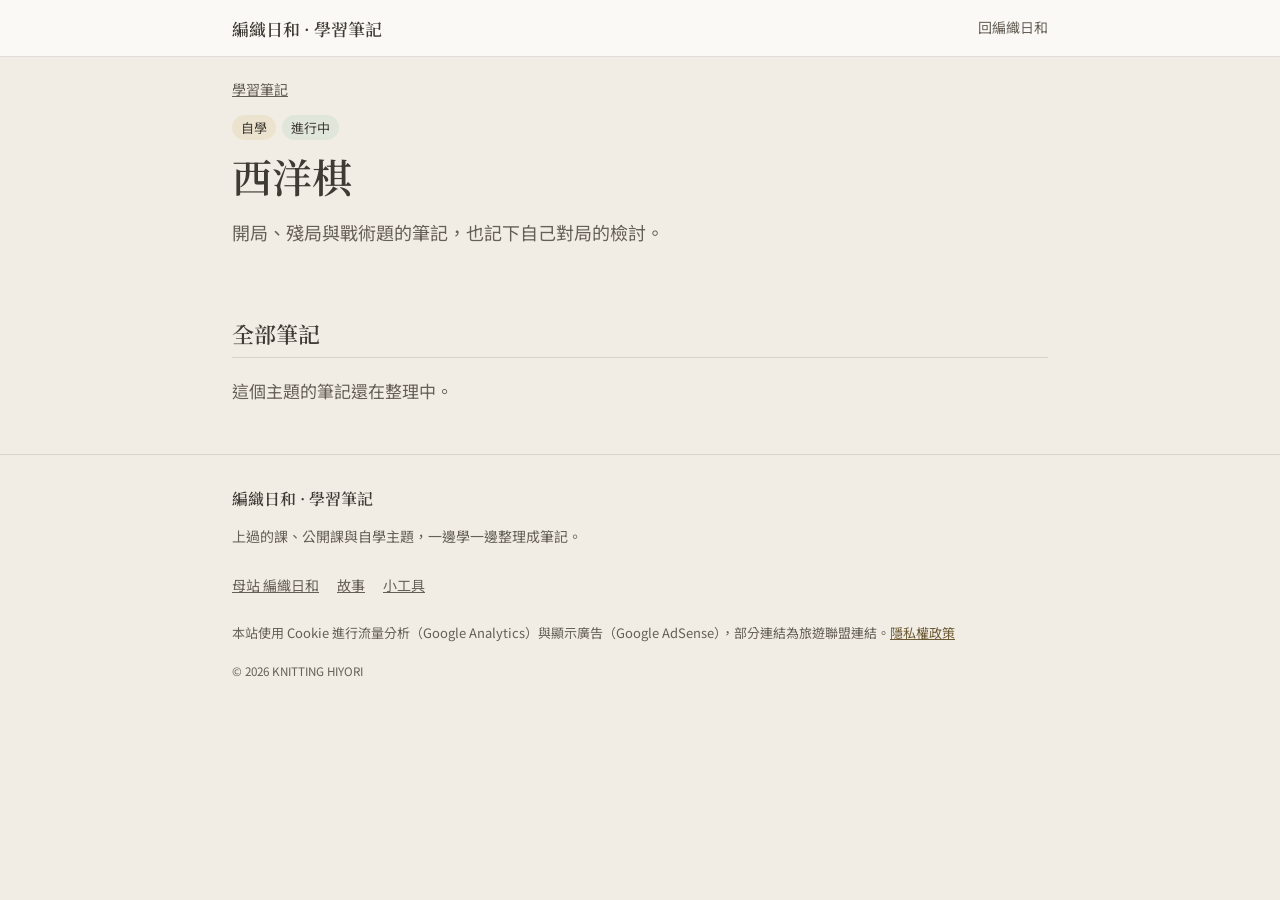
==== chess/index.html @ 59dca45a "Alison: 建立 study 學習筆記子網域骨架 首頁、5 個主題頁（CS50、Claude AI、Minerva MDA、日文、西洋棋）、 Markdown 筆記轉網頁的 build.py（含上" ====
<!DOCTYPE html>
<html lang="zh-Hant-TW">
<head>
<meta charset="utf-8">
<meta name="viewport" content="width=device-width, initial-scale=1, viewport-fit=cover">
<title>西洋棋 學習筆記｜編織日和 · 學習筆記</title>
<meta name="description" content="開局、殘局與戰術題的筆記，也記下自己對局的檢討。">
<link rel="canonical" href="https://study.knittinghiyori.com/chess/">
<meta name="robots" content="index, follow, max-image-preview:large">
<meta name="author" content="編織日和 Alison">
<link rel="icon" href="/icons/favicon.ico" sizes="any">
<link rel="icon" type="image/png" sizes="32x32" href="/icons/favicon-32.png">
<link rel="apple-touch-icon" href="/icons/apple-touch-icon.png">
<link rel="manifest" href="/site.webmanifest">
<meta name="theme-color" content="#e4c995">
<meta property="og:type" content="website">
<meta property="og:site_name" content="編織日和 · 學習筆記">
<meta property="og:locale" content="zh_TW">
<meta property="og:title" content="西洋棋 學習筆記｜編織日和 · 學習筆記">
<meta property="og:description" content="開局、殘局與戰術題的筆記，也記下自己對局的檢討。">
<meta property="og:url" content="https://study.knittinghiyori.com/chess/">
<meta property="og:image" content="https://study.knittinghiyori.com/icons/og-cover.jpg">
<meta property="og:image:width" content="1200">
<meta property="og:image:height" content="630">
<meta name="twitter:card" content="summary_large_image">
<link rel="preconnect" href="https://fonts.googleapis.com">
<link rel="preconnect" href="https://fonts.gstatic.com" crossorigin>
<link href="https://fonts.googleapis.com/css2?family=Jost:wght@400;500&family=Noto+Sans+TC:wght@400;500;700&family=Noto+Serif+TC:wght@500;600&display=swap" rel="stylesheet">
<link rel="stylesheet" href="/assets/study.css?v=20261004">
<script async src="https://www.googletagmanager.com/gtag/js?id=G-ZQZHTYTRMQ"></script>
<script>
window.dataLayer=window.dataLayer||[];
function gtag(){dataLayer.push(arguments);}
gtag("js",new Date());
gtag("set",{content_group:"study",topic:"chess",page_lang:"zh-Hant",page_title:"筆記|西洋棋|主題總覽"});
gtag("config","G-ZQZHTYTRMQ",/[?]hy_debug=1/.test(location.search)?{cookie_domain:".knittinghiyori.com",debug_mode:true}:{cookie_domain:".knittinghiyori.com"});
</script>
<script type="application/ld+json">{"@context": "https://schema.org", "@type": "WebSite", "name": "編織日和 · 學習筆記", "url": "https://study.knittinghiyori.com/"}</script>
<meta name="spec-version" content="core-v1.1/study-v0.1">
</head>
<body>
<header class="top"><div class="wrap">
  <a data-google-vignette="false" class="brand" href="/">編織日和 · 學習筆記</a>
  <a data-google-vignette="false" class="home" href="https://knittinghiyori.com/">回編織日和</a>
</div></header>
<main class="wrap">
<nav class="crumb"><a data-google-vignette="false" href="/">學習筆記</a></nav>
<section class="hero small"><p class="tags"><span class="tag">自學</span><span class="tag st">進行中</span></p><h1>西洋棋</h1><p class="lead">開局、殘局與戰術題的筆記，也記下自己對局的檢討。</p></section>
<section><h2>全部筆記</h2><p class="empty">這個主題的筆記還在整理中。</p></section>
</main>
<footer class="foot"><div class="wrap">
  <p class="mark">編織日和 · 學習筆記</p>
  <p>上過的課、公開課與自學主題，一邊學一邊整理成筆記。</p>
  <nav><a data-google-vignette="false" href="https://knittinghiyori.com/">母站 編織日和</a><a data-google-vignette="false" href="https://story.knittinghiyori.com/">故事</a><a data-google-vignette="false" href="https://tools.knittinghiyori.com/">小工具</a></nav>
  <p class="kh-legal">本站使用 Cookie 進行流量分析（Google Analytics）與顯示廣告（Google AdSense），部分連結為旅遊聯盟連結。<a data-google-vignette="false" href="https://knittinghiyori.com/privacy-policy/">隱私權政策</a></p>
  <small>© 2026 KNITTING HIYORI</small>
</div></footer>
<script>
/* 點擊追蹤：有 data-cta 的連結送 cta_click；追蹤壞掉不影響閱讀 */
(function(){
  var dbg=/[?]hy_debug=1/.test(location.search);
  document.addEventListener("click",function(e){
    try{
      var a=e.target.closest?e.target.closest("[data-cta]"):null;
      if(!a)return;
      var p={cta_id:a.getAttribute("data-cta"),cta_type:a.getAttribute("data-cta-type")||"other",link_url:a.href||""};
      if(dbg)console.log("[hy-study] cta_click",p);
      if(typeof gtag==="function")gtag("event","cta_click",p);
    }catch(err){}
  });
})();
</script>
</body>
</html>
---- assets/study.css ----
/* study.knittinghiyori.com：配色沿用編織日和 story 的紙與墨 */
:root{
  --paper:#f2ede4; --paper-2:#fbf9f5; --paper-3:#e8e1d5;
  --ink:#3e3a34; --ink-2:#655f56;
  --accent:#6b5a33; --tag:#ece3cf; --tag-st:#e0e6da;
  --rule:rgba(62,58,52,.14); --shadow:0 10px 30px rgba(62,58,52,.09);
  --serif:"Noto Serif TC","Songti TC","PMingLiU",serif;
  --sans:"Noto Sans TC","PingFang TC","Microsoft JhengHei",sans-serif;
  --latin:"Jost","Noto Sans TC",sans-serif;
  --max:880px;
}
*,*::before,*::after{box-sizing:border-box}
html{-webkit-text-size-adjust:100%}
body{margin:0;background:var(--paper);color:var(--ink);font:400 17px/1.85 var(--sans);overflow-wrap:anywhere}
a{color:var(--accent)}
.wrap{max-width:var(--max);margin:0 auto;padding:0 16px}
@media(min-width:700px){.wrap{padding:0 32px}}

.top{border-bottom:1px solid var(--rule);background:var(--paper-2)}
.top .wrap{display:flex;justify-content:space-between;align-items:center;min-height:56px;gap:12px}
.brand{font:600 17px var(--serif);color:var(--ink);text-decoration:none}
.home{font-size:14px;color:var(--ink-2);text-decoration:none;min-height:44px;display:flex;align-items:center}

h1,h2,h3,h4{font-family:var(--serif);line-height:1.4;font-weight:600}
h1{font-size:clamp(28px,6vw,40px);margin:.2em 0 .3em}
h2{font-size:22px;margin:2em 0 .7em;padding-bottom:.3em;border-bottom:1px solid var(--rule)}
h3{font-size:19px;margin:1.6em 0 .5em}
.hero{padding:40px 0 8px}.hero.small{padding-top:12px}
.lead{color:var(--ink-2);font-size:18px;margin:0 0 1em}
.crumb{font-size:14px;color:var(--ink-2);padding-top:20px}
.crumb a{color:var(--ink-2)}

.tags{display:flex;gap:6px;flex-wrap:wrap;margin:0}
.tag{display:inline-block;font-size:13px;line-height:1;padding:6px 9px;border-radius:99px;background:var(--tag);color:var(--ink)}
.tag.st{background:var(--tag-st)}

.grid{display:grid;grid-template-columns:repeat(auto-fill,minmax(240px,1fr));gap:16px}
.card{display:flex;flex-direction:column;gap:8px;padding:20px;background:var(--paper-2);border:1px solid var(--rule);
  border-radius:14px;text-decoration:none;color:var(--ink);box-shadow:var(--shadow);transition:transform .2s}
.card:hover{transform:translateY(-2px)}
.ct{font:600 21px var(--serif)}
.cd{color:var(--ink-2);font-size:15px;line-height:1.7}
.meta{margin-top:auto;font-size:13px;color:var(--ink-2);display:flex;justify-content:space-between;gap:8px}

.notes{list-style:none;margin:0;padding:0}
.notes li{border-bottom:1px solid var(--rule)}
.notes a{display:grid;grid-template-columns:1fr auto;gap:2px 12px;padding:14px 0;text-decoration:none;color:var(--ink);min-height:44px}
.notes .tag{grid-column:1/-1;justify-self:start;margin-bottom:4px}
.nt{font-weight:500}
.nd{font:400 14px var(--latin);color:var(--ink-2)}
.ns{grid-column:1/-1;font-size:14px;color:var(--ink-2)}
.empty{color:var(--ink-2)}

.btn{display:inline-flex;align-items:center;min-height:44px;padding:0 20px;border-radius:99px;background:var(--ink);color:var(--paper-2);text-decoration:none;font-size:15px}

.note{background:var(--paper-2);border:1px solid var(--rule);border-radius:16px;padding:24px 18px;margin:12px 0 24px}
@media(min-width:700px){.note{padding:40px 48px}}
.note .date,.note .src{font-size:14px;color:var(--ink-2);margin:0}
.note .src{margin-top:4px}
.note img{max-width:100%;height:auto;border-radius:8px}
.note blockquote{margin:1em 0;padding:4px 16px;border-left:3px solid var(--accent);background:var(--paper);border-radius:0 8px 8px 0}
.note code{font-size:.9em;background:var(--paper-3);padding:1px 5px;border-radius:4px}
.note pre{background:#2f2c27;color:#f2ede4;padding:16px;border-radius:10px;overflow-x:auto;font-size:14px;line-height:1.6}
.note pre code{background:none;padding:0;color:inherit}
.tbl{overflow-x:auto}
.note table{border-collapse:collapse;width:100%;font-size:15px}
.note th,.note td{border:1px solid var(--rule);padding:8px 10px;text-align:left;vertical-align:top}
.note th{background:var(--paper)}
.back{margin:0 0 32px}

.kh-ad{width:100%;max-width:728px;margin:150px auto 40px}
.kh-ad-label{font-size:12px;color:var(--ink-2);margin:0 0 4px}
.kh-ad ins[data-ad-status="unfilled"]{display:none}

.foot{border-top:1px solid var(--rule);margin-top:48px;padding:32px 0 40px;font-size:14px;color:var(--ink-2)}
.foot .mark{font:600 16px var(--serif);color:var(--ink);margin:0 0 4px}
.foot nav{display:flex;flex-wrap:wrap;gap:4px 18px;margin:12px 0}
.foot nav a{color:var(--ink-2);min-height:44px;display:inline-flex;align-items:center}
.kh-legal{font-size:13px}

@media(prefers-reduced-motion:reduce){.card{transition:none}.card:hover{transform:none}}
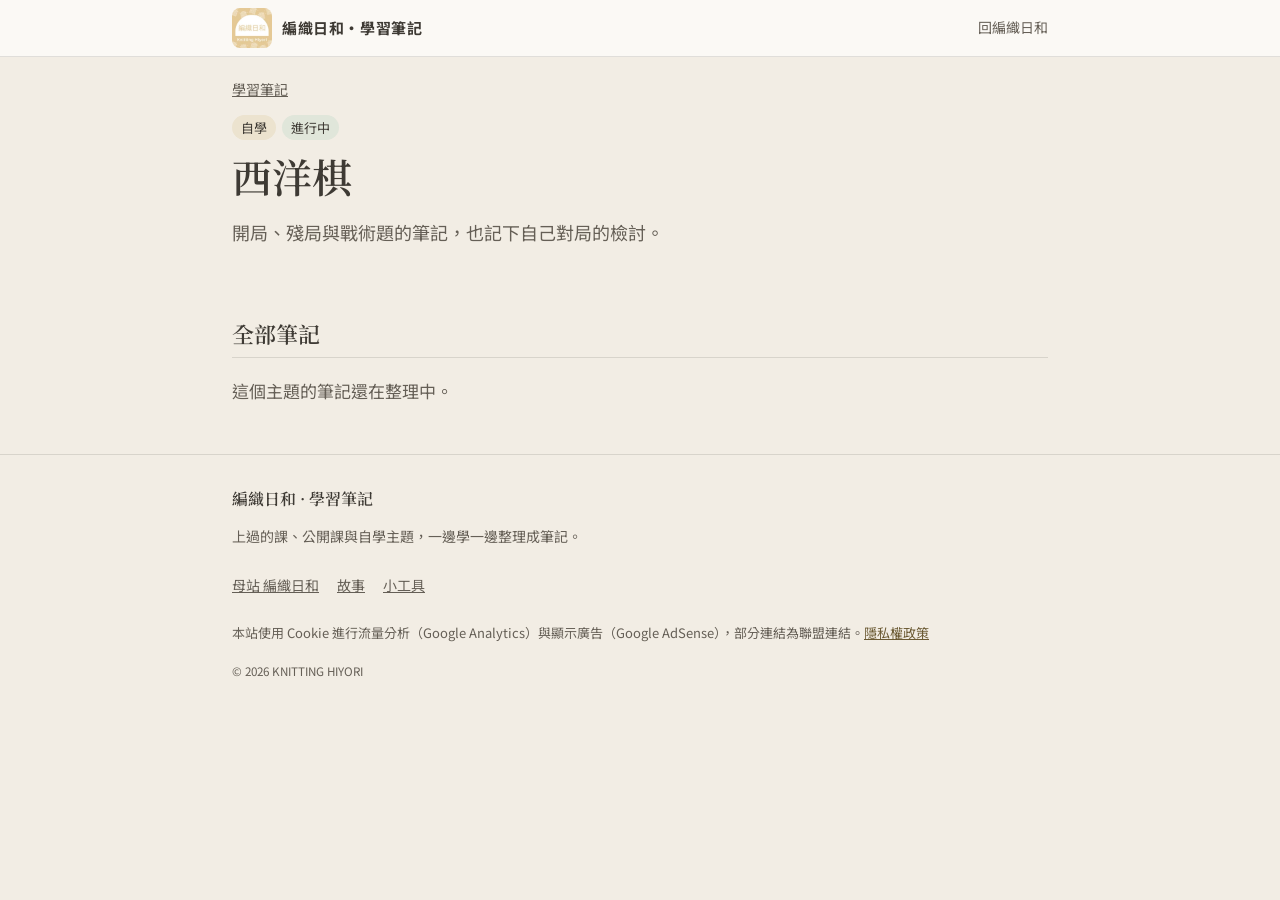
==== commit 455f6eaf: "Alison: study 對齊 core v1.2（頁首品牌列、頁尾文字）＋規範更新包依 Zoe 意見改版 - 頁首換成正式 logo＋「編織日和・學習筆記」品牌列（brand_hub／study）" ====
--- a/chess/index.html
+++ b/chess/index.html
@@ -40,7 +40,7 @@
 </head>
 <body>
 <header class="top"><div class="wrap">
-  <a data-google-vignette="false" class="brand" href="/">編織日和 · 學習筆記</a>
+  <a data-google-vignette="false" class="kh-brand" href="https://study.knittinghiyori.com/" data-cta="brand_hub" data-cta-type="study"><img src="/icons/logo-knitting-120.webp" width="40" height="40" alt=""><span>編織日和<span class="kh-site">・學習筆記</span></span></a>
   <a data-google-vignette="false" class="home" href="https://knittinghiyori.com/">回編織日和</a>
 </div></header>
 <main class="wrap">
@@ -52,7 +52,7 @@
   <p class="mark">編織日和 · 學習筆記</p>
   <p>上過的課、公開課與自學主題，一邊學一邊整理成筆記。</p>
   <nav><a data-google-vignette="false" href="https://knittinghiyori.com/">母站 編織日和</a><a data-google-vignette="false" href="https://story.knittinghiyori.com/">故事</a><a data-google-vignette="false" href="https://tools.knittinghiyori.com/">小工具</a></nav>
-  <p class="kh-legal">本站使用 Cookie 進行流量分析（Google Analytics）與顯示廣告（Google AdSense），部分連結為旅遊聯盟連結。<a data-google-vignette="false" href="https://knittinghiyori.com/privacy-policy/">隱私權政策</a></p>
+  <p class="kh-legal">本站使用 Cookie 進行流量分析（Google Analytics）與顯示廣告（Google AdSense），部分連結為聯盟連結。<a data-google-vignette="false" href="https://knittinghiyori.com/privacy-policy/">隱私權政策</a></p>
   <small>© 2026 KNITTING HIYORI</small>
 </div></footer>
 <script>
--- a/assets/study.css
+++ b/assets/study.css
@@ -18,7 +18,10 @@
 
 .top{border-bottom:1px solid var(--rule);background:var(--paper-2)}
 .top .wrap{display:flex;justify-content:space-between;align-items:center;min-height:56px;gap:12px}
-.brand{font:600 17px var(--serif);color:var(--ink);text-decoration:none}
+.kh-brand{display:inline-flex;align-items:center;gap:10px;min-height:44px;color:var(--ink);text-decoration:none;font:700 15px/1.2 var(--sans);letter-spacing:.04em;white-space:nowrap}
+.kh-brand img{width:40px;height:40px;border-radius:8px;flex:none}
+.kh-brand:hover{text-decoration:underline;text-underline-offset:4px}
+@media(max-width:340px){.kh-site{display:none}}
 .home{font-size:14px;color:var(--ink-2);text-decoration:none;min-height:44px;display:flex;align-items:center}
 
 h1,h2,h3,h4{font-family:var(--serif);line-height:1.4;font-weight:600}
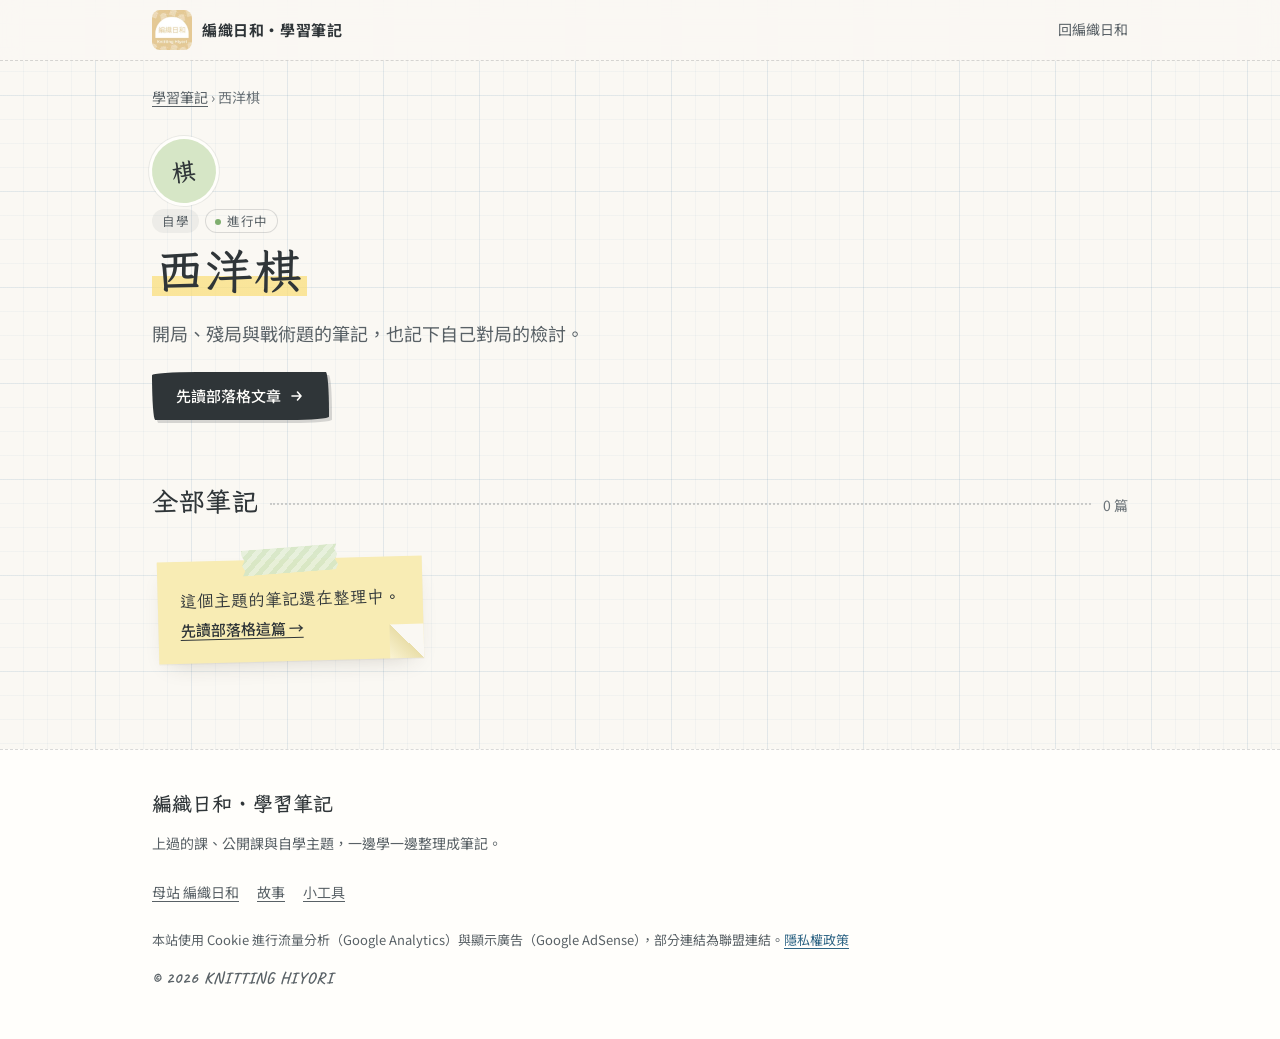
==== commit 09058459: "study 改版：日系清新筆記風、主題卡先連部落格主力文章、spec-version core-v1.3、移除 _spec-update Co-Authored-By: Claude Opus 5.5" ====
--- a/chess/index.html
+++ b/chess/index.html
@@ -12,7 +12,7 @@
 <link rel="icon" type="image/png" sizes="32x32" href="/icons/favicon-32.png">
 <link rel="apple-touch-icon" href="/icons/apple-touch-icon.png">
 <link rel="manifest" href="/site.webmanifest">
-<meta name="theme-color" content="#e4c995">
+<meta name="theme-color" content="#faf8f3">
 <meta property="og:type" content="website">
 <meta property="og:site_name" content="編織日和 · 學習筆記">
 <meta property="og:locale" content="zh_TW">
@@ -25,7 +25,7 @@
 <meta name="twitter:card" content="summary_large_image">
 <link rel="preconnect" href="https://fonts.googleapis.com">
 <link rel="preconnect" href="https://fonts.gstatic.com" crossorigin>
-<link href="https://fonts.googleapis.com/css2?family=Jost:wght@400;500&family=Noto+Sans+TC:wght@400;500;700&family=Noto+Serif+TC:wght@500;600&display=swap" rel="stylesheet">
+<link href="https://fonts.googleapis.com/css2?family=Caveat:wght@700&family=LXGW+WenKai+TC:wght@400;700&family=Noto+Sans+TC:wght@400;500;700&display=swap" rel="stylesheet">
 <link rel="stylesheet" href="/assets/study.css?v=20261004">
 <script async src="https://www.googletagmanager.com/gtag/js?id=G-ZQZHTYTRMQ"></script>
 <script>
@@ -36,7 +36,7 @@
 gtag("config","G-ZQZHTYTRMQ",/[?]hy_debug=1/.test(location.search)?{cookie_domain:".knittinghiyori.com",debug_mode:true}:{cookie_domain:".knittinghiyori.com"});
 </script>
 <script type="application/ld+json">{"@context": "https://schema.org", "@type": "WebSite", "name": "編織日和 · 學習筆記", "url": "https://study.knittinghiyori.com/"}</script>
-<meta name="spec-version" content="core-v1.1/study-v0.1">
+<meta name="spec-version" content="core-v1.3/study-v0.1">
 </head>
 <body>
 <header class="top"><div class="wrap">
@@ -44,12 +44,12 @@
   <a data-google-vignette="false" class="home" href="https://knittinghiyori.com/">回編織日和</a>
 </div></header>
 <main class="wrap">
-<nav class="crumb"><a data-google-vignette="false" href="/">學習筆記</a></nav>
-<section class="hero small"><p class="tags"><span class="tag">自學</span><span class="tag st">進行中</span></p><h1>西洋棋</h1><p class="lead">開局、殘局與戰術題的筆記，也記下自己對局的檢討。</p></section>
-<section><h2>全部筆記</h2><p class="empty">這個主題的筆記還在整理中。</p></section>
+<nav class="crumb"><a data-google-vignette="false" href="/">學習筆記</a> › 西洋棋</nav>
+<section class="topic-hero t-matcha"><span class="mark" aria-hidden="true">棋</span><p class="tags"><span class="tag">自學</span><span class="tag st">進行中</span></p><h1><span class="hl">西洋棋</span></h1><p class="lead">開局、殘局與戰術題的筆記，也記下自己對局的檢討。</p><p class="btns"><a data-google-vignette="false" class="btn" href="https://knittinghiyori.com/chess-for-beginners/" data-cta="blog_link" data-cta-type="article">先讀部落格文章<svg width="16" height="16" viewBox="0 0 16 16" fill="none" aria-hidden="true"><path d="M3 8h9m-3.5-4L12 8l-3.5 4" stroke="currentColor" stroke-width="1.6" stroke-linecap="round" stroke-linejoin="round"/></svg></a></p></section>
+<section class="sec"><div class="sec-h"><h2>全部筆記</h2><span class="sub">0 篇</span></div><div class="empty-note t-matcha"><p class="sticky"><span class="tape" aria-hidden="true"></span>這個主題的筆記還在整理中。<br><a data-google-vignette="false" href="https://knittinghiyori.com/chess-for-beginners/" data-cta="blog_link" data-cta-type="article">先讀部落格這篇 →</a></p></div></section>
 </main>
 <footer class="foot"><div class="wrap">
-  <p class="mark">編織日和 · 學習筆記</p>
+  <p class="mark-f">編織日和 · 學習筆記</p>
   <p>上過的課、公開課與自學主題，一邊學一邊整理成筆記。</p>
   <nav><a data-google-vignette="false" href="https://knittinghiyori.com/">母站 編織日和</a><a data-google-vignette="false" href="https://story.knittinghiyori.com/">故事</a><a data-google-vignette="false" href="https://tools.knittinghiyori.com/">小工具</a></nav>
   <p class="kh-legal">本站使用 Cookie 進行流量分析（Google Analytics）與顯示廣告（Google AdSense），部分連結為聯盟連結。<a data-google-vignette="false" href="https://knittinghiyori.com/privacy-policy/">隱私權政策</a></p>
--- a/assets/study.css
+++ b/assets/study.css
@@ -1,84 +1,208 @@
-/* study.knittinghiyori.com：配色沿用編織日和 story 的紙與墨 */
+/* study.knittinghiyori.com：日系清新筆記風（方眼紙、紙膠帶、便利貼、螢光筆） */
 :root{
-  --paper:#f2ede4; --paper-2:#fbf9f5; --paper-3:#e8e1d5;
-  --ink:#3e3a34; --ink-2:#655f56;
-  --accent:#6b5a33; --tag:#ece3cf; --tag-st:#e0e6da;
-  --rule:rgba(62,58,52,.14); --shadow:0 10px 30px rgba(62,58,52,.09);
-  --serif:"Noto Serif TC","Songti TC","PMingLiU",serif;
+  --paper:#faf8f3; --paper-2:#fffefb; --grid:rgba(96,140,168,.10); --grid-2:rgba(96,140,168,.05);
+  --ink:#2f3538; --ink-2:#596166; --ink-3:#6b7378;
+  --accent:#2f6585; --margin:#e7a9a2; --marker:rgba(250,222,120,.72);
+  --sora:#cfe3ef; --peach:#fbd9c4; --lavender:#e2dcf2; --sakura:#f7d5d5; --matcha:#d6e6c6; --lemon:#f8ecb4;
+  --line:rgba(47,53,56,.12);
+  --shadow:0 1px 1px rgba(60,52,36,.05),0 10px 24px -12px rgba(60,52,36,.22);
+  --shadow-up:0 2px 2px rgba(60,52,36,.05),0 22px 36px -16px rgba(60,52,36,.30);
+  --hand:"LXGW WenKai TC","Kaiti TC","STKaiti","DFKai-SB",serif;
   --sans:"Noto Sans TC","PingFang TC","Microsoft JhengHei",sans-serif;
-  --latin:"Jost","Noto Sans TC",sans-serif;
-  --max:880px;
+  --script:"Caveat","LXGW WenKai TC",cursive;
+  --ease:cubic-bezier(.2,.7,.2,1);
+  --max:1040px;
 }
 *,*::before,*::after{box-sizing:border-box}
-html{-webkit-text-size-adjust:100%}
-body{margin:0;background:var(--paper);color:var(--ink);font:400 17px/1.85 var(--sans);overflow-wrap:anywhere}
-a{color:var(--accent)}
+html{-webkit-text-size-adjust:100%;scroll-behavior:smooth}
+body{margin:0;color:var(--ink);font:400 17px/1.85 var(--sans);overflow-wrap:anywhere;
+  background-color:var(--paper);
+  background-image:linear-gradient(var(--grid) 1px,transparent 1px),linear-gradient(90deg,var(--grid) 1px,transparent 1px),
+    linear-gradient(var(--grid-2) 1px,transparent 1px),linear-gradient(90deg,var(--grid-2) 1px,transparent 1px);
+  background-size:96px 96px,96px 96px,24px 24px,24px 24px;background-position:-1px -1px}
+a{color:var(--accent);text-underline-offset:3px}
+:focus-visible{outline:3px solid var(--accent);outline-offset:3px;border-radius:4px}
+::selection{background:var(--marker)}
+p,.cd{text-wrap:pretty}
+h1,h2,.ct{text-wrap:pretty}
+.nb{display:inline-block}
 .wrap{max-width:var(--max);margin:0 auto;padding:0 16px}
 @media(min-width:700px){.wrap{padding:0 32px}}
 
-.top{border-bottom:1px solid var(--rule);background:var(--paper-2)}
-.top .wrap{display:flex;justify-content:space-between;align-items:center;min-height:56px;gap:12px}
+/* 頁首品牌列（core §7） */
+.top{position:sticky;top:0;z-index:10;background:rgba(250,248,243,.88);-webkit-backdrop-filter:blur(10px);backdrop-filter:blur(10px);
+  border-bottom:1.5px dashed rgba(47,53,56,.18)}
+.top .wrap{display:flex;justify-content:space-between;align-items:center;min-height:60px;gap:12px}
 .kh-brand{display:inline-flex;align-items:center;gap:10px;min-height:44px;color:var(--ink);text-decoration:none;font:700 15px/1.2 var(--sans);letter-spacing:.04em;white-space:nowrap}
 .kh-brand img{width:40px;height:40px;border-radius:8px;flex:none}
 .kh-brand:hover{text-decoration:underline;text-underline-offset:4px}
 @media(max-width:340px){.kh-site{display:none}}
-.home{font-size:14px;color:var(--ink-2);text-decoration:none;min-height:44px;display:flex;align-items:center}
-
-h1,h2,h3,h4{font-family:var(--serif);line-height:1.4;font-weight:600}
-h1{font-size:clamp(28px,6vw,40px);margin:.2em 0 .3em}
-h2{font-size:22px;margin:2em 0 .7em;padding-bottom:.3em;border-bottom:1px solid var(--rule)}
-h3{font-size:19px;margin:1.6em 0 .5em}
-.hero{padding:40px 0 8px}.hero.small{padding-top:12px}
-.lead{color:var(--ink-2);font-size:18px;margin:0 0 1em}
-.crumb{font-size:14px;color:var(--ink-2);padding-top:20px}
+.home{font-size:14px;color:var(--ink-2);text-decoration:none;min-height:44px;display:flex;align-items:center;gap:4px}
+.home:hover{color:var(--ink)}
+
+/* 字 */
+h1,h2,h3,h4{font-family:var(--hand);line-height:1.35;font-weight:700;color:var(--ink);letter-spacing:.02em}
+h1{font-size:clamp(40px,11vw,68px);margin:.1em 0 .3em}
+h2{font-size:clamp(22px,4.6vw,26px);margin:0}
+h3{font-size:20px;margin:1.8em 0 .5em}
+.hl{background:linear-gradient(transparent 60%,var(--marker) 60%,var(--marker) 90%,transparent 90%) no-repeat 0 0/100% 100%;padding:0 .08em;
+  -webkit-box-decoration-break:clone;box-decoration-break:clone}
+.lead{color:var(--ink-2);font-size:clamp(16px,2.4vw,18px);max-width:34em;margin:0 0 1.2em}
+.eyebrow{display:flex;width:max-content;align-items:center;gap:8px;font:700 22px/1 var(--script);color:var(--accent);letter-spacing:.02em;margin:0}
+.eyebrow::before{content:"";width:28px;height:2px;background:currentColor;border-radius:2px}
+
+/* 首頁開頭 */
+.hero{display:grid;gap:22px;padding:36px 0 4px;align-items:center}
+@media(min-width:820px){.hero{grid-template-columns:1fr 260px;padding:72px 0 24px}}
+.stats{display:flex;flex-wrap:wrap;gap:10px;margin:0;padding:0;list-style:none}
+.stats li{font-size:14px;color:var(--ink-2);background:var(--paper-2);border:1px solid var(--line);border-radius:99px;padding:6px 14px;line-height:1.4}
+.stats b{font:700 20px/1 var(--script);color:var(--ink);margin-right:4px}
+
+.hero h1{position:relative;display:inline-block}
+.doodle.star{position:absolute;top:-6px;right:-30px;color:var(--accent);opacity:.75;animation:twinkle 3.6s ease-in-out infinite}
+.scroll-cue{display:none;align-items:flex-end;gap:6px;margin:22px 0 0 6px;font:700 20px/1 var(--script);color:var(--ink-3)}
+.scroll-cue svg{color:var(--accent)}
+@keyframes twinkle{0%,100%{transform:rotate(0) scale(1)}50%{transform:rotate(14deg) scale(1.12)}}
+/* 便利貼 */
+.sticky{position:relative;background:var(--lemon);padding:26px 22px 18px;font:400 17px/1.7 var(--hand);color:var(--ink);
+  box-shadow:var(--shadow);transform:rotate(-1.6deg);max-width:300px;justify-self:end;margin:0 6px 0 0}
+.hero .sticky br{display:none}
+@media(min-width:820px){.scroll-cue{display:flex}.hero .sticky{padding:32px 26px 22px;font-size:20px;line-height:1.8;transform:rotate(2.2deg);justify-self:center;margin:0}.hero .sticky br{display:inline}}
+.sticky::after{content:"";position:absolute;inset:auto 0 0 auto;width:34px;height:34px;
+  background:linear-gradient(225deg,var(--paper) 50%,rgba(0,0,0,.06) 50%,rgba(255,255,255,.4))}
+.sticky .sig{display:block;margin-top:10px;padding-right:26px;font:700 20px/1 var(--script);color:var(--ink-2);text-align:right}
+.tape{position:absolute;top:-12px;left:50%;width:96px;height:26px;transform:translateX(-50%) rotate(-3deg);
+  background:repeating-linear-gradient(-45deg,rgba(255,255,255,.38) 0 5px,transparent 5px 10px),var(--tone,var(--sora));opacity:.92;
+  clip-path:polygon(0 0,100% 0,97% 20%,100% 40%,97% 60%,100% 80%,97% 100%,0 100%,3% 80%,0 60%,3% 40%,0 20%)}
+
+/* 區塊標題：01 公開課 ……… */
+.sec{margin:56px 0 0}
+.sec-h{display:flex;align-items:baseline;gap:12px;margin:0 0 28px}
+.sec-h .no{font:700 26px/1 var(--script);color:var(--accent)}
+.sec-h::after{content:"";flex:1;border-bottom:2px dotted rgba(47,53,56,.22);transform:translateY(-6px)}
+.sec-h .sub{font-size:14px;color:var(--ink-3);white-space:nowrap;order:3}
+
+.sec-h .what{display:none}
+@media(min-width:900px){
+  .sec.split{display:grid;grid-template-columns:230px 1fr;gap:48px;margin-top:72px}
+  .sec.split .sec-h{flex-direction:column;align-items:flex-start;gap:6px;position:sticky;top:96px;align-self:start;margin:0}
+  .sec.split .sec-h::after{display:none}
+  .sec.split .sec-h .no{font-size:34px}
+  .sec.split .sec-h h2{font-size:30px}
+  .sec.split .sec-h .what{display:block;font-size:14.5px;line-height:1.75;color:var(--ink-2);margin:6px 0 0}
+  .sec.split .sec-h .sub{order:0;margin-top:10px}
+  .sec.split .grid{grid-template-columns:repeat(2,1fr);padding-top:14px}
+}
+/* 主題卡（便條紙＋紙膠帶） */
+.grid{display:grid;grid-template-columns:repeat(auto-fill,minmax(min(100%,280px),1fr));gap:34px 26px;padding-top:6px}
+.card{--r:-.7deg;position:relative;display:flex;flex-direction:column;gap:10px;padding:34px 22px 18px;
+  background:var(--paper-2);border:1px solid rgba(47,53,56,.07);border-radius:4px 4px 10px 4px;text-decoration:none;color:var(--ink);
+  box-shadow:var(--shadow);transform:rotate(var(--r));transition:transform .45s var(--ease),box-shadow .45s var(--ease);
+  animation:rise .7s var(--ease) both;animation-delay:calc(var(--i,0) * 70ms)}
+.grid .card:nth-child(even){--r:.6deg}
+.grid .card:nth-child(3n){--r:-.3deg}
+.card:hover,.card:focus-visible{transform:rotate(0) translateY(-5px);box-shadow:var(--shadow-up)}
+.card .tape{left:42%}
+.card .mark{position:absolute;top:18px;right:18px;display:grid;place-items:center;width:54px;height:54px;border-radius:50%;
+  background:var(--tone,var(--sora));color:var(--ink);font:700 20px/1 var(--hand);letter-spacing:-.02em;
+  box-shadow:0 0 0 3px var(--paper-2),0 0 0 4px rgba(47,53,56,.08);transform:rotate(-8deg);transition:transform .45s var(--ease)}
+.card:hover .mark{transform:rotate(4deg) scale(1.05)}
+.card .tags{padding-right:64px}
+.ct{font:700 25px/1.3 var(--hand);margin-top:4px}
+.cd{color:var(--ink-2);font-size:15px;line-height:1.75}
+.meta{margin-top:auto;padding-top:14px;border-top:1px dashed var(--line);font-size:13px;color:var(--ink-3);
+  display:flex;justify-content:space-between;align-items:center;gap:8px}
+.go{display:inline-flex;align-items:center;gap:6px;font-weight:500;color:var(--accent);font-size:14px}
+.go svg{transition:transform .35s var(--ease)}
+.card:hover .go svg{transform:translateX(4px)}
+.t-sora{--tone:var(--sora)}.t-peach{--tone:var(--peach)}.t-lavender{--tone:var(--lavender)}
+.t-sakura{--tone:var(--sakura)}.t-matcha{--tone:var(--matcha)}.t-lemon{--tone:var(--lemon)}
+
+.tags{display:flex;gap:6px;flex-wrap:wrap;margin:0}
+.tag{display:inline-block;font-size:12.5px;line-height:1;padding:6px 10px;border-radius:99px;background:rgba(47,53,56,.06);color:var(--ink-2);letter-spacing:.04em}
+.tag.st{background:none;box-shadow:inset 0 0 0 1px rgba(47,53,56,.16)}
+.tag.st::before{content:"";display:inline-block;width:6px;height:6px;border-radius:50%;background:#7fae6e;margin:0 6px 1px 0;vertical-align:middle}
+
+/* 按鈕（手繪邊） */
+.btns{display:flex;flex-wrap:wrap;gap:12px;margin:8px 0 0}
+.btn{display:inline-flex;align-items:center;gap:8px;min-height:48px;padding:0 24px;background:var(--ink);color:var(--paper-2);text-decoration:none;
+  font-size:15px;font-weight:500;border-radius:255px 18px 225px 18px/18px 225px 18px 255px;transition:transform .3s var(--ease),box-shadow .3s var(--ease);
+  box-shadow:3px 3px 0 rgba(47,53,56,.18)}
+.btn:hover{transform:translate(-1px,-2px);box-shadow:5px 6px 0 rgba(47,53,56,.16)}
+.btn.ghost{background:transparent;color:var(--ink);box-shadow:inset 0 0 0 2px var(--ink)}
+.btn.ghost:hover{background:var(--paper-2)}
+
+/* 麵包屑、主題頁 */
+.crumb{font-size:14px;color:var(--ink-3);padding-top:24px}
 .crumb a{color:var(--ink-2)}
-
-.tags{display:flex;gap:6px;flex-wrap:wrap;margin:0}
-.tag{display:inline-block;font-size:13px;line-height:1;padding:6px 9px;border-radius:99px;background:var(--tag);color:var(--ink)}
-.tag.st{background:var(--tag-st)}
-
-.grid{display:grid;grid-template-columns:repeat(auto-fill,minmax(240px,1fr));gap:16px}
-.card{display:flex;flex-direction:column;gap:8px;padding:20px;background:var(--paper-2);border:1px solid var(--rule);
-  border-radius:14px;text-decoration:none;color:var(--ink);box-shadow:var(--shadow);transition:transform .2s}
-.card:hover{transform:translateY(-2px)}
-.ct{font:600 21px var(--serif)}
-.cd{color:var(--ink-2);font-size:15px;line-height:1.7}
-.meta{margin-top:auto;font-size:13px;color:var(--ink-2);display:flex;justify-content:space-between;gap:8px}
-
-.notes{list-style:none;margin:0;padding:0}
-.notes li{border-bottom:1px solid var(--rule)}
-.notes a{display:grid;grid-template-columns:1fr auto;gap:2px 12px;padding:14px 0;text-decoration:none;color:var(--ink);min-height:44px}
+.topic-hero{position:relative;padding:28px 0 8px;max-width:720px}
+.topic-hero .mark{display:inline-grid;place-items:center;width:64px;height:64px;border-radius:50%;background:var(--tone);margin:0 0 6px;
+  font:700 24px/1 var(--hand);transform:rotate(-8deg);box-shadow:0 0 0 3px var(--paper-2),0 0 0 4px rgba(47,53,56,.08)}
+
+.topic-hero h1{font-size:clamp(30px,7.4vw,48px)}
+/* 筆記清單（橫線筆記） */
+.notes{list-style:none;margin:0;padding:0;background:var(--paper-2);border-radius:6px;box-shadow:var(--shadow)}
+.notes li+li{border-top:1px solid rgba(96,140,168,.22)}
+.notes a{display:grid;grid-template-columns:1fr auto;gap:2px 14px;padding:16px 20px;text-decoration:none;color:var(--ink);min-height:44px}
+.notes a:hover .nt{background:linear-gradient(transparent 62%,var(--marker) 62%)}
 .notes .tag{grid-column:1/-1;justify-self:start;margin-bottom:4px}
 .nt{font-weight:500}
-.nd{font:400 14px var(--latin);color:var(--ink-2)}
+.nd{font:700 18px/1.5 var(--script);color:var(--ink-3)}
 .ns{grid-column:1/-1;font-size:14px;color:var(--ink-2)}
-.empty{color:var(--ink-2)}
-
-.btn{display:inline-flex;align-items:center;min-height:44px;padding:0 20px;border-radius:99px;background:var(--ink);color:var(--paper-2);text-decoration:none;font-size:15px}
-
-.note{background:var(--paper-2);border:1px solid var(--rule);border-radius:16px;padding:24px 18px;margin:12px 0 24px}
-@media(min-width:700px){.note{padding:40px 48px}}
-.note .date,.note .src{font-size:14px;color:var(--ink-2);margin:0}
+.empty-note{display:grid;max-width:440px;margin:18px 0 0}
+.empty-note .sticky{justify-self:start;margin:12px 0 0 6px;transform:rotate(-1.5deg);max-width:none}
+.empty-note .sticky a{color:var(--ink);font-family:var(--sans);font-size:15px;font-weight:500}
+
+/* 筆記頁：左邊紅色邊線 */
+.note{--ml:20px;position:relative;background:var(--paper-2);border-radius:4px 4px 12px 4px;box-shadow:var(--shadow);
+  padding:28px 18px 32px calc(var(--ml) + 18px);margin:16px 0 28px;
+  background-image:linear-gradient(90deg,transparent calc(var(--ml) - 1px),var(--margin) calc(var(--ml) - 1px),var(--margin) calc(var(--ml) + 1px),transparent calc(var(--ml) + 1px))}
+@media(min-width:700px){.note{--ml:44px;padding:48px 56px 52px calc(var(--ml) + 40px)}}
+.note h1{font-size:clamp(28px,6vw,42px)}
+.note h2{margin:1.8em 0 .6em;font-size:24px}
+.note h2::before{content:"#";color:var(--margin);margin-right:.35em}
+.note .date,.note .src{font-size:14px;color:var(--ink-3);margin:0}
+.note .date{font:700 19px/1.4 var(--script)}
 .note .src{margin-top:4px}
-.note img{max-width:100%;height:auto;border-radius:8px}
-.note blockquote{margin:1em 0;padding:4px 16px;border-left:3px solid var(--accent);background:var(--paper);border-radius:0 8px 8px 0}
-.note code{font-size:.9em;background:var(--paper-3);padding:1px 5px;border-radius:4px}
-.note pre{background:#2f2c27;color:#f2ede4;padding:16px;border-radius:10px;overflow-x:auto;font-size:14px;line-height:1.6}
+.note strong{background:linear-gradient(transparent 62%,var(--marker) 62%)}
+.note img{max-width:100%;height:auto;border-radius:6px}
+.note blockquote{position:relative;margin:1.4em 0;padding:16px 20px;background:var(--lemon);border-radius:2px;box-shadow:var(--shadow);transform:rotate(-.4deg)}
+.note blockquote p{margin:0}
+.note code{font-size:.9em;background:rgba(47,53,56,.06);padding:1px 6px;border-radius:4px}
+.note pre{background:#2b3134;color:#eef0ec;padding:18px;border-radius:8px;overflow-x:auto;font-size:14px;line-height:1.65}
 .note pre code{background:none;padding:0;color:inherit}
+.note hr{border:0;border-top:2px dotted var(--line);margin:2em 0}
 .tbl{overflow-x:auto}
 .note table{border-collapse:collapse;width:100%;font-size:15px}
-.note th,.note td{border:1px solid var(--rule);padding:8px 10px;text-align:left;vertical-align:top}
-.note th{background:var(--paper)}
+.note th,.note td{border:1px solid rgba(96,140,168,.28);padding:8px 10px;text-align:left;vertical-align:top}
+.note th{background:var(--sora)}
 .back{margin:0 0 32px}
+
+/* 404 */
+.nf{text-align:center;padding:48px 0 8px}
+.nf .lead{margin-left:auto;margin-right:auto}
+.nf .btns{justify-content:center}
+.nf-digits{display:flex;justify-content:center;gap:10px;margin:0 0 18px}
+.nf-digits span{display:grid;place-items:center;width:clamp(64px,18vw,92px);aspect-ratio:1;background:var(--tone);box-shadow:var(--shadow);
+  font:700 clamp(38px,11vw,56px)/1 var(--hand);color:var(--ink);animation:rise .7s var(--ease) both}
+.nf-digits span:nth-child(1){transform:rotate(-6deg);animation-delay:.05s}
+.nf-digits span:nth-child(2){transform:rotate(3deg) translateY(6px);animation-delay:.15s}
+.nf-digits span:nth-child(3){transform:rotate(-2deg);animation-delay:.25s}
 
 .kh-ad{width:100%;max-width:728px;margin:150px auto 40px}
 .kh-ad-label{font-size:12px;color:var(--ink-2);margin:0 0 4px}
 .kh-ad ins[data-ad-status="unfilled"]{display:none}
 
-.foot{border-top:1px solid var(--rule);margin-top:48px;padding:32px 0 40px;font-size:14px;color:var(--ink-2)}
-.foot .mark{font:600 16px var(--serif);color:var(--ink);margin:0 0 4px}
+/* 頁尾 */
+.foot{margin-top:88px;padding:40px 0 48px;font-size:14px;color:var(--ink-2);background:var(--paper-2);border-top:1.5px dashed rgba(47,53,56,.18)}
+.foot .mark-f{font:700 20px var(--hand);color:var(--ink);margin:0 0 4px}
 .foot nav{display:flex;flex-wrap:wrap;gap:4px 18px;margin:12px 0}
 .foot nav a{color:var(--ink-2);min-height:44px;display:inline-flex;align-items:center}
 .kh-legal{font-size:13px}
-
-@media(prefers-reduced-motion:reduce){.card{transition:none}.card:hover{transform:none}}
+.foot small{font:700 16px var(--script);letter-spacing:.06em}
+
+@keyframes rise{from{opacity:0;translate:0 14px}to{opacity:1;translate:0 0}}
+@media(prefers-reduced-motion:reduce){
+  html{scroll-behavior:auto}
+  *,*::before,*::after{animation:none!important;transition:none!important}
+}
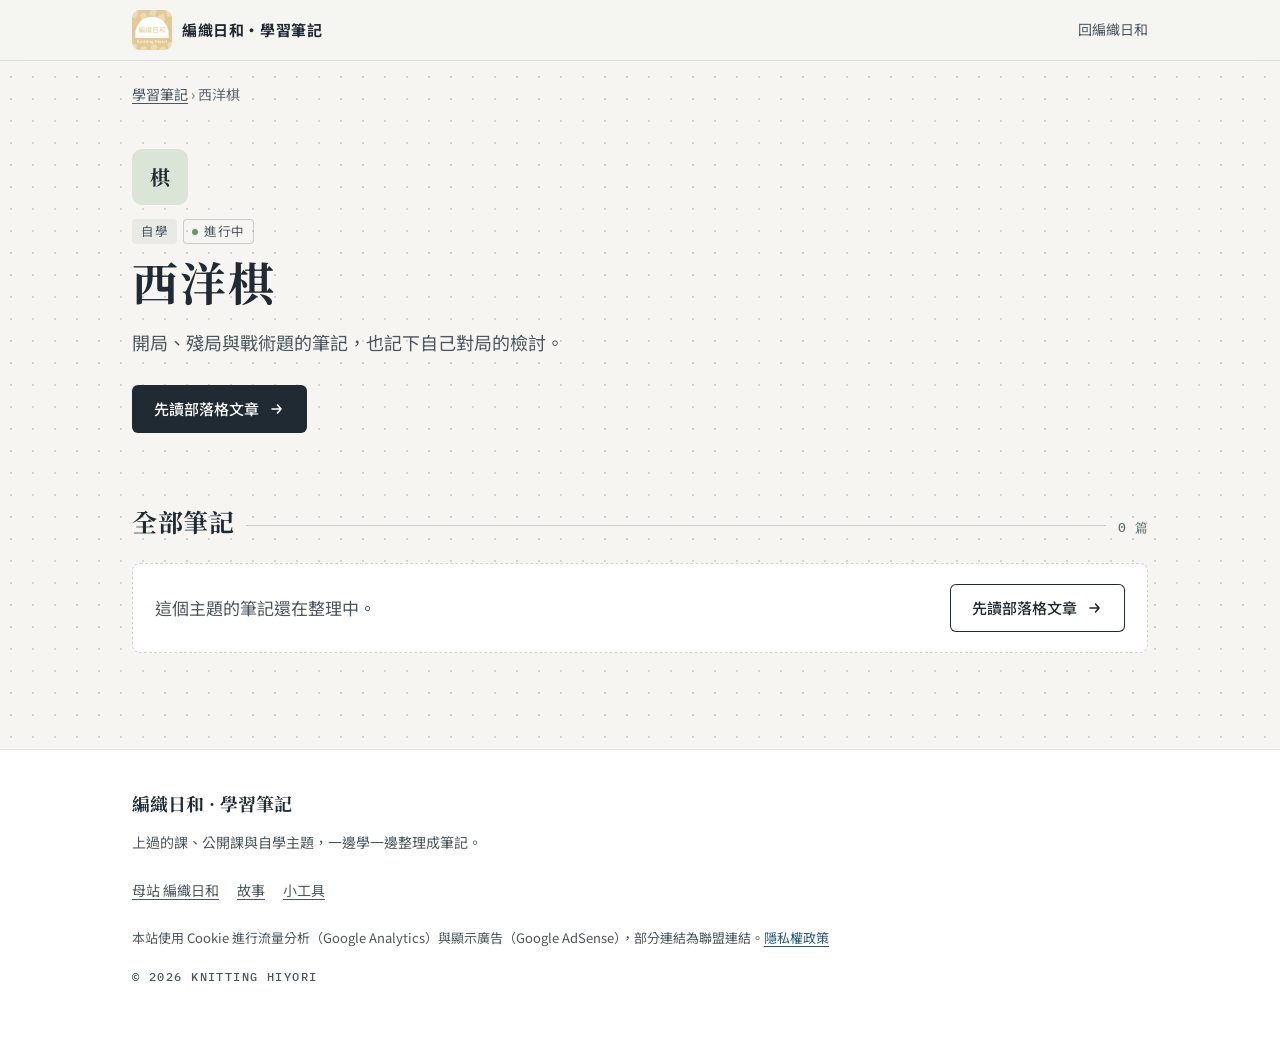
==== commit bcd5e811: "study 設計改中性專業調性：明朝體＋等寬編號、索引標籤卡片、目次、404 改版 Co-Authored-By: Claude Opus 5.5 <noreply@anthropic.com>" ====
--- a/chess/index.html
+++ b/chess/index.html
@@ -12,7 +12,7 @@
 <link rel="icon" type="image/png" sizes="32x32" href="/icons/favicon-32.png">
 <link rel="apple-touch-icon" href="/icons/apple-touch-icon.png">
 <link rel="manifest" href="/site.webmanifest">
-<meta name="theme-color" content="#faf8f3">
+<meta name="theme-color" content="#f6f5f1">
 <meta property="og:type" content="website">
 <meta property="og:site_name" content="編織日和 · 學習筆記">
 <meta property="og:locale" content="zh_TW">
@@ -25,7 +25,7 @@
 <meta name="twitter:card" content="summary_large_image">
 <link rel="preconnect" href="https://fonts.googleapis.com">
 <link rel="preconnect" href="https://fonts.gstatic.com" crossorigin>
-<link href="https://fonts.googleapis.com/css2?family=Caveat:wght@700&family=LXGW+WenKai+TC:wght@400;700&family=Noto+Sans+TC:wght@400;500;700&display=swap" rel="stylesheet">
+<link href="https://fonts.googleapis.com/css2?family=IBM+Plex+Mono:wght@500&family=Noto+Sans+TC:wght@400;500;700&family=Noto+Serif+TC:wght@600;700&display=swap" rel="stylesheet">
 <link rel="stylesheet" href="/assets/study.css?v=20261004">
 <script async src="https://www.googletagmanager.com/gtag/js?id=G-ZQZHTYTRMQ"></script>
 <script>
@@ -36,7 +36,7 @@
 gtag("config","G-ZQZHTYTRMQ",/[?]hy_debug=1/.test(location.search)?{cookie_domain:".knittinghiyori.com",debug_mode:true}:{cookie_domain:".knittinghiyori.com"});
 </script>
 <script type="application/ld+json">{"@context": "https://schema.org", "@type": "WebSite", "name": "編織日和 · 學習筆記", "url": "https://study.knittinghiyori.com/"}</script>
-<meta name="spec-version" content="core-v1.3/study-v0.1">
+<meta name="spec-version" content="core-v1.3/study-v0.2">
 </head>
 <body>
 <header class="top"><div class="wrap">
@@ -46,7 +46,7 @@
 <main class="wrap">
 <nav class="crumb"><a data-google-vignette="false" href="/">學習筆記</a> › 西洋棋</nav>
 <section class="topic-hero t-matcha"><span class="mark" aria-hidden="true">棋</span><p class="tags"><span class="tag">自學</span><span class="tag st">進行中</span></p><h1><span class="hl">西洋棋</span></h1><p class="lead">開局、殘局與戰術題的筆記，也記下自己對局的檢討。</p><p class="btns"><a data-google-vignette="false" class="btn" href="https://knittinghiyori.com/chess-for-beginners/" data-cta="blog_link" data-cta-type="article">先讀部落格文章<svg width="16" height="16" viewBox="0 0 16 16" fill="none" aria-hidden="true"><path d="M3 8h9m-3.5-4L12 8l-3.5 4" stroke="currentColor" stroke-width="1.6" stroke-linecap="round" stroke-linejoin="round"/></svg></a></p></section>
-<section class="sec"><div class="sec-h"><h2>全部筆記</h2><span class="sub">0 篇</span></div><div class="empty-note t-matcha"><p class="sticky"><span class="tape" aria-hidden="true"></span>這個主題的筆記還在整理中。<br><a data-google-vignette="false" href="https://knittinghiyori.com/chess-for-beginners/" data-cta="blog_link" data-cta-type="article">先讀部落格這篇 →</a></p></div></section>
+<section class="sec"><div class="sec-h"><h2>全部筆記</h2><span class="sub">0 篇</span></div><div class="empty-box"><p>這個主題的筆記還在整理中。</p><a data-google-vignette="false" class="btn ghost" href="https://knittinghiyori.com/chess-for-beginners/" data-cta="blog_link" data-cta-type="article">先讀部落格文章<svg width="16" height="16" viewBox="0 0 16 16" fill="none" aria-hidden="true"><path d="M3 8h9m-3.5-4L12 8l-3.5 4" stroke="currentColor" stroke-width="1.6" stroke-linecap="round" stroke-linejoin="round"/></svg></a></div></section>
 </main>
 <footer class="foot"><div class="wrap">
   <p class="mark-f">編織日和 · 學習筆記</p>
--- a/assets/study.css
+++ b/assets/study.css
@@ -1,207 +1,193 @@
-/* study.knittinghiyori.com：日系清新筆記風（方眼紙、紙膠帶、便利貼、螢光筆） */
+/* study.knittinghiyori.com：日系筆記本骨架、中性專業調性（點陣方格、明朝體標題、等寬編號、索引標籤） */
 :root{
-  --paper:#faf8f3; --paper-2:#fffefb; --grid:rgba(96,140,168,.10); --grid-2:rgba(96,140,168,.05);
-  --ink:#2f3538; --ink-2:#596166; --ink-3:#6b7378;
-  --accent:#2f6585; --margin:#e7a9a2; --marker:rgba(250,222,120,.72);
-  --sora:#cfe3ef; --peach:#fbd9c4; --lavender:#e2dcf2; --sakura:#f7d5d5; --matcha:#d6e6c6; --lemon:#f8ecb4;
-  --line:rgba(47,53,56,.12);
-  --shadow:0 1px 1px rgba(60,52,36,.05),0 10px 24px -12px rgba(60,52,36,.22);
-  --shadow-up:0 2px 2px rgba(60,52,36,.05),0 22px 36px -16px rgba(60,52,36,.30);
-  --hand:"LXGW WenKai TC","Kaiti TC","STKaiti","DFKai-SB",serif;
+  --paper:#f6f5f1; --paper-2:#ffffff; --dot:rgba(31,42,51,.16);
+  --ink:#1f2a33; --ink-2:#4b5760; --ink-3:#5f6b73;
+  --accent:#28597a; --accent-2:#a8874a; --margin:#d9a49b;
+  --sora:#d6e3ec; --peach:#e9e1d3; --lavender:#dfe0ea; --sakura:#ead9d3; --matcha:#dbe5d7; --lemon:#ece4c8;
+  --line:rgba(31,42,51,.12); --line-2:rgba(31,42,51,.2);
+  --shadow:0 1px 2px rgba(31,42,51,.05);
+  --shadow-up:0 2px 4px rgba(31,42,51,.05),0 18px 32px -18px rgba(31,42,51,.28);
+  --serif:"Noto Serif TC","Songti TC","PMingLiU",serif;
   --sans:"Noto Sans TC","PingFang TC","Microsoft JhengHei",sans-serif;
-  --script:"Caveat","LXGW WenKai TC",cursive;
+  --mono:"IBM Plex Mono",ui-monospace,"SFMono-Regular",Menlo,monospace;
   --ease:cubic-bezier(.2,.7,.2,1);
-  --max:1040px;
+  --max:1080px;
 }
 *,*::before,*::after{box-sizing:border-box}
 html{-webkit-text-size-adjust:100%;scroll-behavior:smooth}
 body{margin:0;color:var(--ink);font:400 17px/1.85 var(--sans);overflow-wrap:anywhere;
-  background-color:var(--paper);
-  background-image:linear-gradient(var(--grid) 1px,transparent 1px),linear-gradient(90deg,var(--grid) 1px,transparent 1px),
-    linear-gradient(var(--grid-2) 1px,transparent 1px),linear-gradient(90deg,var(--grid-2) 1px,transparent 1px);
-  background-size:96px 96px,96px 96px,24px 24px,24px 24px;background-position:-1px -1px}
+  background:var(--paper) radial-gradient(var(--dot) 1px,transparent 1.2px) 0 0/22px 22px}
 a{color:var(--accent);text-underline-offset:3px}
-:focus-visible{outline:3px solid var(--accent);outline-offset:3px;border-radius:4px}
-::selection{background:var(--marker)}
+:focus-visible{outline:2px solid var(--accent);outline-offset:3px}
+::selection{background:var(--sora)}
 p,.cd{text-wrap:pretty}
-h1,h2,.ct{text-wrap:pretty}
 .nb{display:inline-block}
 .wrap{max-width:var(--max);margin:0 auto;padding:0 16px}
 @media(min-width:700px){.wrap{padding:0 32px}}
 
 /* 頁首品牌列（core §7） */
-.top{position:sticky;top:0;z-index:10;background:rgba(250,248,243,.88);-webkit-backdrop-filter:blur(10px);backdrop-filter:blur(10px);
-  border-bottom:1.5px dashed rgba(47,53,56,.18)}
+.top{position:sticky;top:0;z-index:10;background:rgba(246,245,241,.9);-webkit-backdrop-filter:blur(10px);backdrop-filter:blur(10px);border-bottom:1px solid var(--line)}
 .top .wrap{display:flex;justify-content:space-between;align-items:center;min-height:60px;gap:12px}
 .kh-brand{display:inline-flex;align-items:center;gap:10px;min-height:44px;color:var(--ink);text-decoration:none;font:700 15px/1.2 var(--sans);letter-spacing:.04em;white-space:nowrap}
 .kh-brand img{width:40px;height:40px;border-radius:8px;flex:none}
 .kh-brand:hover{text-decoration:underline;text-underline-offset:4px}
 @media(max-width:340px){.kh-site{display:none}}
-.home{font-size:14px;color:var(--ink-2);text-decoration:none;min-height:44px;display:flex;align-items:center;gap:4px}
+.home{font-size:14px;color:var(--ink-2);text-decoration:none;min-height:44px;display:flex;align-items:center}
 .home:hover{color:var(--ink)}
 
 /* 字 */
-h1,h2,h3,h4{font-family:var(--hand);line-height:1.35;font-weight:700;color:var(--ink);letter-spacing:.02em}
-h1{font-size:clamp(40px,11vw,68px);margin:.1em 0 .3em}
-h2{font-size:clamp(22px,4.6vw,26px);margin:0}
+h1,h2,h3,h4{font-family:var(--serif);line-height:1.35;font-weight:700;color:var(--ink);letter-spacing:.02em}
+h1{font-size:clamp(36px,9vw,58px);margin:.15em 0 .3em;letter-spacing:.04em}
+h2{font-size:clamp(21px,4.4vw,25px);margin:0}
 h3{font-size:20px;margin:1.8em 0 .5em}
-.hl{background:linear-gradient(transparent 60%,var(--marker) 60%,var(--marker) 90%,transparent 90%) no-repeat 0 0/100% 100%;padding:0 .08em;
-  -webkit-box-decoration-break:clone;box-decoration-break:clone}
-.lead{color:var(--ink-2);font-size:clamp(16px,2.4vw,18px);max-width:34em;margin:0 0 1.2em}
-.eyebrow{display:flex;width:max-content;align-items:center;gap:8px;font:700 22px/1 var(--script);color:var(--accent);letter-spacing:.02em;margin:0}
-.eyebrow::before{content:"";width:28px;height:2px;background:currentColor;border-radius:2px}
+.lead{color:var(--ink-2);font-size:clamp(16px,2.3vw,18px);max-width:34em;margin:0 0 1.4em}
+.label{font:500 12.5px/1 var(--mono);letter-spacing:.14em;text-transform:uppercase;color:var(--accent)}
+.eyebrow{display:flex;align-items:center;gap:10px;margin:0}
+.eyebrow::before{content:"";width:24px;height:1px;background:currentColor}
 
 /* 首頁開頭 */
-.hero{display:grid;gap:22px;padding:36px 0 4px;align-items:center}
-@media(min-width:820px){.hero{grid-template-columns:1fr 260px;padding:72px 0 24px}}
-.stats{display:flex;flex-wrap:wrap;gap:10px;margin:0;padding:0;list-style:none}
-.stats li{font-size:14px;color:var(--ink-2);background:var(--paper-2);border:1px solid var(--line);border-radius:99px;padding:6px 14px;line-height:1.4}
-.stats b{font:700 20px/1 var(--script);color:var(--ink);margin-right:4px}
+.hero{display:grid;gap:28px;padding:48px 0 8px;align-items:start}
+@media(min-width:880px){.hero{grid-template-columns:1fr 340px;gap:64px;padding:84px 0 24px}}
+.hero h1 .rule{display:block;width:56px;height:3px;background:var(--accent-2);margin-top:18px}
+.facts{display:flex;flex-wrap:wrap;gap:8px 0;margin:0;padding:0;list-style:none;font-size:14px;color:var(--ink-2)}
+.facts li{display:flex;align-items:baseline;gap:6px;padding-right:16px;margin-right:16px;border-right:1px solid var(--line-2)}
+.facts li:last-child{border-right:0}
+.facts b{font:500 18px/1 var(--mono);color:var(--ink)}
 
-.hero h1{position:relative;display:inline-block}
-.doodle.star{position:absolute;top:-6px;right:-30px;color:var(--accent);opacity:.75;animation:twinkle 3.6s ease-in-out infinite}
-.scroll-cue{display:none;align-items:flex-end;gap:6px;margin:22px 0 0 6px;font:700 20px/1 var(--script);color:var(--ink-3)}
-.scroll-cue svg{color:var(--accent)}
-@keyframes twinkle{0%,100%{transform:rotate(0) scale(1)}50%{transform:rotate(14deg) scale(1.12)}}
-/* 便利貼 */
-.sticky{position:relative;background:var(--lemon);padding:26px 22px 18px;font:400 17px/1.7 var(--hand);color:var(--ink);
-  box-shadow:var(--shadow);transform:rotate(-1.6deg);max-width:300px;justify-self:end;margin:0 6px 0 0}
-.hero .sticky br{display:none}
-@media(min-width:820px){.scroll-cue{display:flex}.hero .sticky{padding:32px 26px 22px;font-size:20px;line-height:1.8;transform:rotate(2.2deg);justify-self:center;margin:0}.hero .sticky br{display:inline}}
-.sticky::after{content:"";position:absolute;inset:auto 0 0 auto;width:34px;height:34px;
-  background:linear-gradient(225deg,var(--paper) 50%,rgba(0,0,0,.06) 50%,rgba(255,255,255,.4))}
-.sticky .sig{display:block;margin-top:10px;padding-right:26px;font:700 20px/1 var(--script);color:var(--ink-2);text-align:right}
-.tape{position:absolute;top:-12px;left:50%;width:96px;height:26px;transform:translateX(-50%) rotate(-3deg);
-  background:repeating-linear-gradient(-45deg,rgba(255,255,255,.38) 0 5px,transparent 5px 10px),var(--tone,var(--sora));opacity:.92;
-  clip-path:polygon(0 0,100% 0,97% 20%,100% 40%,97% 60%,100% 80%,97% 100%,0 100%,3% 80%,0 60%,3% 40%,0 20%)}
+/* 目次（桌機） */
+.toc{display:none}
+@media(min-width:880px){
+  .toc{display:block;background:var(--paper-2);border:1px solid var(--line);padding:22px 24px 14px;box-shadow:var(--shadow)}
+  .toc .label{display:flex;justify-content:space-between;color:var(--ink-3);padding-bottom:12px;border-bottom:1px solid var(--line-2)}
+  .toc ol{list-style:none;margin:0;padding:0}
+  .toc a{display:grid;grid-template-columns:30px 1fr auto;align-items:baseline;gap:10px;min-height:44px;padding:10px 0;color:var(--ink);text-decoration:none;border-bottom:1px dashed var(--line)}
+  .toc li:last-child a{border-bottom:0}
+  .toc .n{font:500 13px var(--mono);color:var(--accent)}
+  .toc .t{font:700 16px/1.4 var(--serif);transition:color .25s}
+  .toc .k{font-size:12.5px;color:var(--ink-3)}
+  .toc a:hover .t{color:var(--accent)}
+}
 
-/* 區塊標題：01 公開課 ……… */
-.sec{margin:56px 0 0}
-.sec-h{display:flex;align-items:baseline;gap:12px;margin:0 0 28px}
-.sec-h .no{font:700 26px/1 var(--script);color:var(--accent)}
-.sec-h::after{content:"";flex:1;border-bottom:2px dotted rgba(47,53,56,.22);transform:translateY(-6px)}
-.sec-h .sub{font-size:14px;color:var(--ink-3);white-space:nowrap;order:3}
-
+/* 區塊標題：01 公開課 ───── */
+.sec{margin:64px 0 0}
+.sec-h{display:flex;align-items:baseline;gap:12px;margin:0 0 24px}
+.sec-h .no{font:500 12.5px/1 var(--mono);color:var(--accent);letter-spacing:.14em;text-transform:uppercase;white-space:nowrap}
+.sec-h::after{content:"";flex:1;border-bottom:1px solid var(--line-2);transform:translateY(-6px)}
+.sec-h .sub{font:500 12.5px var(--mono);color:var(--ink-3);white-space:nowrap;order:3;letter-spacing:.04em}
 .sec-h .what{display:none}
 @media(min-width:900px){
-  .sec.split{display:grid;grid-template-columns:230px 1fr;gap:48px;margin-top:72px}
-  .sec.split .sec-h{flex-direction:column;align-items:flex-start;gap:6px;position:sticky;top:96px;align-self:start;margin:0}
+  .sec.split{display:grid;grid-template-columns:220px 1fr;gap:48px;margin-top:80px}
+  .sec.split .sec-h{flex-direction:column;align-items:flex-start;gap:8px;position:sticky;top:96px;align-self:start;margin:0;
+    padding-top:14px;border-top:2px solid var(--ink)}
   .sec.split .sec-h::after{display:none}
-  .sec.split .sec-h .no{font-size:34px}
-  .sec.split .sec-h h2{font-size:30px}
-  .sec.split .sec-h .what{display:block;font-size:14.5px;line-height:1.75;color:var(--ink-2);margin:6px 0 0}
-  .sec.split .sec-h .sub{order:0;margin-top:10px}
-  .sec.split .grid{grid-template-columns:repeat(2,1fr);padding-top:14px}
+  .sec.split .sec-h h2{font-size:28px}
+  .sec.split .sec-h .what{display:block;font-size:14.5px;line-height:1.8;color:var(--ink-2);margin:2px 0 0}
+  .sec.split .sec-h .sub{order:0;margin-top:6px}
+  .sec.split .grid{grid-template-columns:repeat(2,1fr)}
 }
-/* 主題卡（便條紙＋紙膠帶） */
-.grid{display:grid;grid-template-columns:repeat(auto-fill,minmax(min(100%,280px),1fr));gap:34px 26px;padding-top:6px}
-.card{--r:-.7deg;position:relative;display:flex;flex-direction:column;gap:10px;padding:34px 22px 18px;
-  background:var(--paper-2);border:1px solid rgba(47,53,56,.07);border-radius:4px 4px 10px 4px;text-decoration:none;color:var(--ink);
-  box-shadow:var(--shadow);transform:rotate(var(--r));transition:transform .45s var(--ease),box-shadow .45s var(--ease);
-  animation:rise .7s var(--ease) both;animation-delay:calc(var(--i,0) * 70ms)}
-.grid .card:nth-child(even){--r:.6deg}
-.grid .card:nth-child(3n){--r:-.3deg}
-.card:hover,.card:focus-visible{transform:rotate(0) translateY(-5px);box-shadow:var(--shadow-up)}
-.card .tape{left:42%}
-.card .mark{position:absolute;top:18px;right:18px;display:grid;place-items:center;width:54px;height:54px;border-radius:50%;
-  background:var(--tone,var(--sora));color:var(--ink);font:700 20px/1 var(--hand);letter-spacing:-.02em;
-  box-shadow:0 0 0 3px var(--paper-2),0 0 0 4px rgba(47,53,56,.08);transform:rotate(-8deg);transition:transform .45s var(--ease)}
-.card:hover .mark{transform:rotate(4deg) scale(1.05)}
-.card .tags{padding-right:64px}
-.ct{font:700 25px/1.3 var(--hand);margin-top:4px}
+
+/* 主題卡：方正卡片＋左上索引標籤 */
+.grid{display:grid;grid-template-columns:repeat(auto-fill,minmax(min(100%,280px),1fr));gap:22px;padding-top:12px}
+.card{position:relative;display:flex;flex-direction:column;gap:10px;padding:26px 22px 18px;background:var(--paper-2);
+  border:1px solid var(--line);border-radius:2px 8px 8px 8px;text-decoration:none;color:var(--ink);box-shadow:var(--shadow);
+  transition:transform .35s var(--ease),box-shadow .35s var(--ease),border-color .35s var(--ease);
+  animation:rise .6s var(--ease) both;animation-delay:calc(var(--i,0) * 60ms)}
+.card:hover,.card:focus-visible{transform:translateY(-3px);box-shadow:var(--shadow-up);border-color:var(--line-2)}
+.card .idx{position:absolute;top:-12px;left:-1px;height:24px;padding:0 10px;display:flex;align-items:center;
+  background:var(--tone,var(--sora));border:1px solid var(--line);border-bottom:0;border-radius:6px 6px 0 0;
+  font:500 12px/1 var(--mono);letter-spacing:.08em;color:var(--ink)}
+.card .mark{position:absolute;top:22px;right:22px;display:grid;place-items:center;width:44px;height:44px;border-radius:8px;
+  background:var(--tone,var(--sora));color:var(--ink);font:700 17px/1 var(--serif)}
+.card .tags{padding-right:56px}
+.ct{font:700 23px/1.35 var(--serif);margin-top:2px}
 .cd{color:var(--ink-2);font-size:15px;line-height:1.75}
-.meta{margin-top:auto;padding-top:14px;border-top:1px dashed var(--line);font-size:13px;color:var(--ink-3);
+.meta{margin-top:auto;padding-top:14px;border-top:1px solid var(--line);font-size:13px;color:var(--ink-3);
   display:flex;justify-content:space-between;align-items:center;gap:8px}
 .go{display:inline-flex;align-items:center;gap:6px;font-weight:500;color:var(--accent);font-size:14px}
-.go svg{transition:transform .35s var(--ease)}
-.card:hover .go svg{transform:translateX(4px)}
+.go svg{transition:transform .3s var(--ease)}
+.card:hover .go svg{transform:translateX(3px)}
 .t-sora{--tone:var(--sora)}.t-peach{--tone:var(--peach)}.t-lavender{--tone:var(--lavender)}
 .t-sakura{--tone:var(--sakura)}.t-matcha{--tone:var(--matcha)}.t-lemon{--tone:var(--lemon)}
 
 .tags{display:flex;gap:6px;flex-wrap:wrap;margin:0}
-.tag{display:inline-block;font-size:12.5px;line-height:1;padding:6px 10px;border-radius:99px;background:rgba(47,53,56,.06);color:var(--ink-2);letter-spacing:.04em}
-.tag.st{background:none;box-shadow:inset 0 0 0 1px rgba(47,53,56,.16)}
-.tag.st::before{content:"";display:inline-block;width:6px;height:6px;border-radius:50%;background:#7fae6e;margin:0 6px 1px 0;vertical-align:middle}
+.tag{display:inline-block;font-size:12.5px;line-height:1;padding:6px 9px;border-radius:4px;background:rgba(31,42,51,.06);color:var(--ink-2);letter-spacing:.04em}
+.tag.st{background:none;box-shadow:inset 0 0 0 1px var(--line-2)}
+.tag.st::before{content:"";display:inline-block;width:6px;height:6px;border-radius:50%;background:#5f9a6e;margin:0 6px 1px 0;vertical-align:middle}
 
-/* 按鈕（手繪邊） */
+/* 按鈕 */
 .btns{display:flex;flex-wrap:wrap;gap:12px;margin:8px 0 0}
-.btn{display:inline-flex;align-items:center;gap:8px;min-height:48px;padding:0 24px;background:var(--ink);color:var(--paper-2);text-decoration:none;
-  font-size:15px;font-weight:500;border-radius:255px 18px 225px 18px/18px 225px 18px 255px;transition:transform .3s var(--ease),box-shadow .3s var(--ease);
-  box-shadow:3px 3px 0 rgba(47,53,56,.18)}
-.btn:hover{transform:translate(-1px,-2px);box-shadow:5px 6px 0 rgba(47,53,56,.16)}
-.btn.ghost{background:transparent;color:var(--ink);box-shadow:inset 0 0 0 2px var(--ink)}
-.btn.ghost:hover{background:var(--paper-2)}
+.btn{display:inline-flex;align-items:center;gap:10px;min-height:48px;padding:0 22px;background:var(--ink);color:var(--paper-2);text-decoration:none;
+  font-size:15px;font-weight:500;border-radius:6px;transition:background .25s,transform .25s var(--ease)}
+.btn:hover{background:var(--accent);transform:translateY(-1px)}
+.btn.ghost{background:transparent;color:var(--ink);box-shadow:inset 0 0 0 1px var(--ink)}
+.btn.ghost:hover{background:var(--paper-2);color:var(--accent);box-shadow:inset 0 0 0 1px var(--accent)}
 
 /* 麵包屑、主題頁 */
-.crumb{font-size:14px;color:var(--ink-3);padding-top:24px}
-.crumb a{color:var(--ink-2)}
-.topic-hero{position:relative;padding:28px 0 8px;max-width:720px}
-.topic-hero .mark{display:inline-grid;place-items:center;width:64px;height:64px;border-radius:50%;background:var(--tone);margin:0 0 6px;
-  font:700 24px/1 var(--hand);transform:rotate(-8deg);box-shadow:0 0 0 3px var(--paper-2),0 0 0 4px rgba(47,53,56,.08)}
+.crumb{font-size:14px;color:var(--ink-3);padding-top:12px}
+.crumb a{color:var(--ink-2);display:inline-flex;align-items:center;min-height:44px}
+.topic-hero{padding:32px 0 8px;max-width:760px}
+.topic-hero .mark{display:inline-grid;place-items:center;width:56px;height:56px;border-radius:10px;background:var(--tone);margin:0 0 14px;font:700 20px/1 var(--serif)}
+.topic-hero h1{font-size:clamp(30px,7vw,46px)}
+.empty-box{display:flex;flex-wrap:wrap;align-items:center;justify-content:space-between;gap:12px 20px;padding:20px 22px;background:var(--paper-2);
+  border:1px dashed var(--line-2);border-radius:8px;color:var(--ink-2)}
+.empty-box p{margin:0}
 
-.topic-hero h1{font-size:clamp(30px,7.4vw,48px)}
-/* 筆記清單（橫線筆記） */
-.notes{list-style:none;margin:0;padding:0;background:var(--paper-2);border-radius:6px;box-shadow:var(--shadow)}
-.notes li+li{border-top:1px solid rgba(96,140,168,.22)}
-.notes a{display:grid;grid-template-columns:1fr auto;gap:2px 14px;padding:16px 20px;text-decoration:none;color:var(--ink);min-height:44px}
-.notes a:hover .nt{background:linear-gradient(transparent 62%,var(--marker) 62%)}
+/* 筆記清單 */
+.notes{list-style:none;margin:0;padding:0;background:var(--paper-2);border:1px solid var(--line);border-radius:8px}
+.notes li+li{border-top:1px solid var(--line)}
+.notes a{display:grid;grid-template-columns:1fr auto;gap:2px 14px;padding:16px 20px;text-decoration:none;color:var(--ink);min-height:44px;transition:background .2s}
+.notes a:hover{background:rgba(40,89,122,.04)}
+.notes a:hover .nt{color:var(--accent)}
 .notes .tag{grid-column:1/-1;justify-self:start;margin-bottom:4px}
-.nt{font-weight:500}
-.nd{font:700 18px/1.5 var(--script);color:var(--ink-3)}
+.nt{font:700 17px/1.5 var(--serif)}
+.nd{font:500 13px/1.9 var(--mono);color:var(--ink-3)}
 .ns{grid-column:1/-1;font-size:14px;color:var(--ink-2)}
-.empty-note{display:grid;max-width:440px;margin:18px 0 0}
-.empty-note .sticky{justify-self:start;margin:12px 0 0 6px;transform:rotate(-1.5deg);max-width:none}
-.empty-note .sticky a{color:var(--ink);font-family:var(--sans);font-size:15px;font-weight:500}
 
-/* 筆記頁：左邊紅色邊線 */
-.note{--ml:20px;position:relative;background:var(--paper-2);border-radius:4px 4px 12px 4px;box-shadow:var(--shadow);
+/* 筆記頁：左邊紅色邊線（日系筆記本） */
+.note{--ml:18px;position:relative;background:var(--paper-2);border:1px solid var(--line);border-radius:4px 8px 8px 4px;
   padding:28px 18px 32px calc(var(--ml) + 18px);margin:16px 0 28px;
-  background-image:linear-gradient(90deg,transparent calc(var(--ml) - 1px),var(--margin) calc(var(--ml) - 1px),var(--margin) calc(var(--ml) + 1px),transparent calc(var(--ml) + 1px))}
-@media(min-width:700px){.note{--ml:44px;padding:48px 56px 52px calc(var(--ml) + 40px)}}
-.note h1{font-size:clamp(28px,6vw,42px)}
-.note h2{margin:1.8em 0 .6em;font-size:24px}
-.note h2::before{content:"#";color:var(--margin);margin-right:.35em}
+  background-image:linear-gradient(90deg,transparent calc(var(--ml) - .5px),var(--margin) calc(var(--ml) - .5px),var(--margin) calc(var(--ml) + .5px),transparent calc(var(--ml) + .5px))}
+@media(min-width:700px){.note{--ml:44px;padding:52px 64px 56px calc(var(--ml) + 40px)}}
+.note h1{font-size:clamp(28px,6vw,40px)}
+.note h2{margin:1.9em 0 .6em;font-size:23px}
+.note h2::before{content:"§";font:500 .8em var(--mono);color:var(--accent-2);margin-right:.5em}
 .note .date,.note .src{font-size:14px;color:var(--ink-3);margin:0}
-.note .date{font:700 19px/1.4 var(--script)}
+.note .date{font-family:var(--mono);font-size:13px;letter-spacing:.04em}
 .note .src{margin-top:4px}
-.note strong{background:linear-gradient(transparent 62%,var(--marker) 62%)}
 .note img{max-width:100%;height:auto;border-radius:6px}
-.note blockquote{position:relative;margin:1.4em 0;padding:16px 20px;background:var(--lemon);border-radius:2px;box-shadow:var(--shadow);transform:rotate(-.4deg)}
+.note blockquote{margin:1.4em 0;padding:14px 18px;background:var(--paper);border-left:3px solid var(--accent);border-radius:0 6px 6px 0;color:var(--ink-2)}
 .note blockquote p{margin:0}
-.note code{font-size:.9em;background:rgba(47,53,56,.06);padding:1px 6px;border-radius:4px}
-.note pre{background:#2b3134;color:#eef0ec;padding:18px;border-radius:8px;overflow-x:auto;font-size:14px;line-height:1.65}
+.note code{font:500 .86em var(--mono);background:rgba(31,42,51,.06);padding:1px 6px;border-radius:4px}
+.note pre{background:#1f2a33;color:#e9eef1;padding:18px;border-radius:8px;overflow-x:auto;font-size:14px;line-height:1.65}
 .note pre code{background:none;padding:0;color:inherit}
-.note hr{border:0;border-top:2px dotted var(--line);margin:2em 0}
+.note hr{border:0;border-top:1px solid var(--line-2);margin:2em 0}
 .tbl{overflow-x:auto}
 .note table{border-collapse:collapse;width:100%;font-size:15px}
-.note th,.note td{border:1px solid rgba(96,140,168,.28);padding:8px 10px;text-align:left;vertical-align:top}
-.note th{background:var(--sora)}
+.note th,.note td{border:1px solid var(--line-2);padding:8px 10px;text-align:left;vertical-align:top}
+.note th{background:var(--paper)}
 .back{margin:0 0 32px}
 
 /* 404 */
-.nf{text-align:center;padding:48px 0 8px}
+.nf{text-align:center;padding:56px 0 8px}
 .nf .lead{margin-left:auto;margin-right:auto}
 .nf .btns{justify-content:center}
-.nf-digits{display:flex;justify-content:center;gap:10px;margin:0 0 18px}
-.nf-digits span{display:grid;place-items:center;width:clamp(64px,18vw,92px);aspect-ratio:1;background:var(--tone);box-shadow:var(--shadow);
-  font:700 clamp(38px,11vw,56px)/1 var(--hand);color:var(--ink);animation:rise .7s var(--ease) both}
-.nf-digits span:nth-child(1){transform:rotate(-6deg);animation-delay:.05s}
-.nf-digits span:nth-child(2){transform:rotate(3deg) translateY(6px);animation-delay:.15s}
-.nf-digits span:nth-child(3){transform:rotate(-2deg);animation-delay:.25s}
+.nf-code{font:500 clamp(64px,20vw,120px)/1 var(--mono);letter-spacing:.06em;color:var(--ink);margin:0 0 6px}
+.nf-code span{color:var(--accent-2)}
+.nf .label{display:block;margin:0 0 18px}
 
 .kh-ad{width:100%;max-width:728px;margin:150px auto 40px}
 .kh-ad-label{font-size:12px;color:var(--ink-2);margin:0 0 4px}
 .kh-ad ins[data-ad-status="unfilled"]{display:none}
 
 /* 頁尾 */
-.foot{margin-top:88px;padding:40px 0 48px;font-size:14px;color:var(--ink-2);background:var(--paper-2);border-top:1.5px dashed rgba(47,53,56,.18)}
-.foot .mark-f{font:700 20px var(--hand);color:var(--ink);margin:0 0 4px}
+.foot{margin-top:96px;padding:40px 0 48px;font-size:14px;color:var(--ink-2);background:var(--paper-2);border-top:1px solid var(--line)}
+.foot .mark-f{font:700 18px var(--serif);color:var(--ink);margin:0 0 4px}
 .foot nav{display:flex;flex-wrap:wrap;gap:4px 18px;margin:12px 0}
 .foot nav a{color:var(--ink-2);min-height:44px;display:inline-flex;align-items:center}
 .kh-legal{font-size:13px}
-.foot small{font:700 16px var(--script);letter-spacing:.06em}
+.foot small{font:500 12px var(--mono);letter-spacing:.12em}
 
-@keyframes rise{from{opacity:0;translate:0 14px}to{opacity:1;translate:0 0}}
+@keyframes rise{from{opacity:0;translate:0 10px}to{opacity:1;translate:0 0}}
 @media(prefers-reduced-motion:reduce){
   html{scroll-behavior:auto}
   *,*::before,*::after{animation:none!important;transition:none!important}
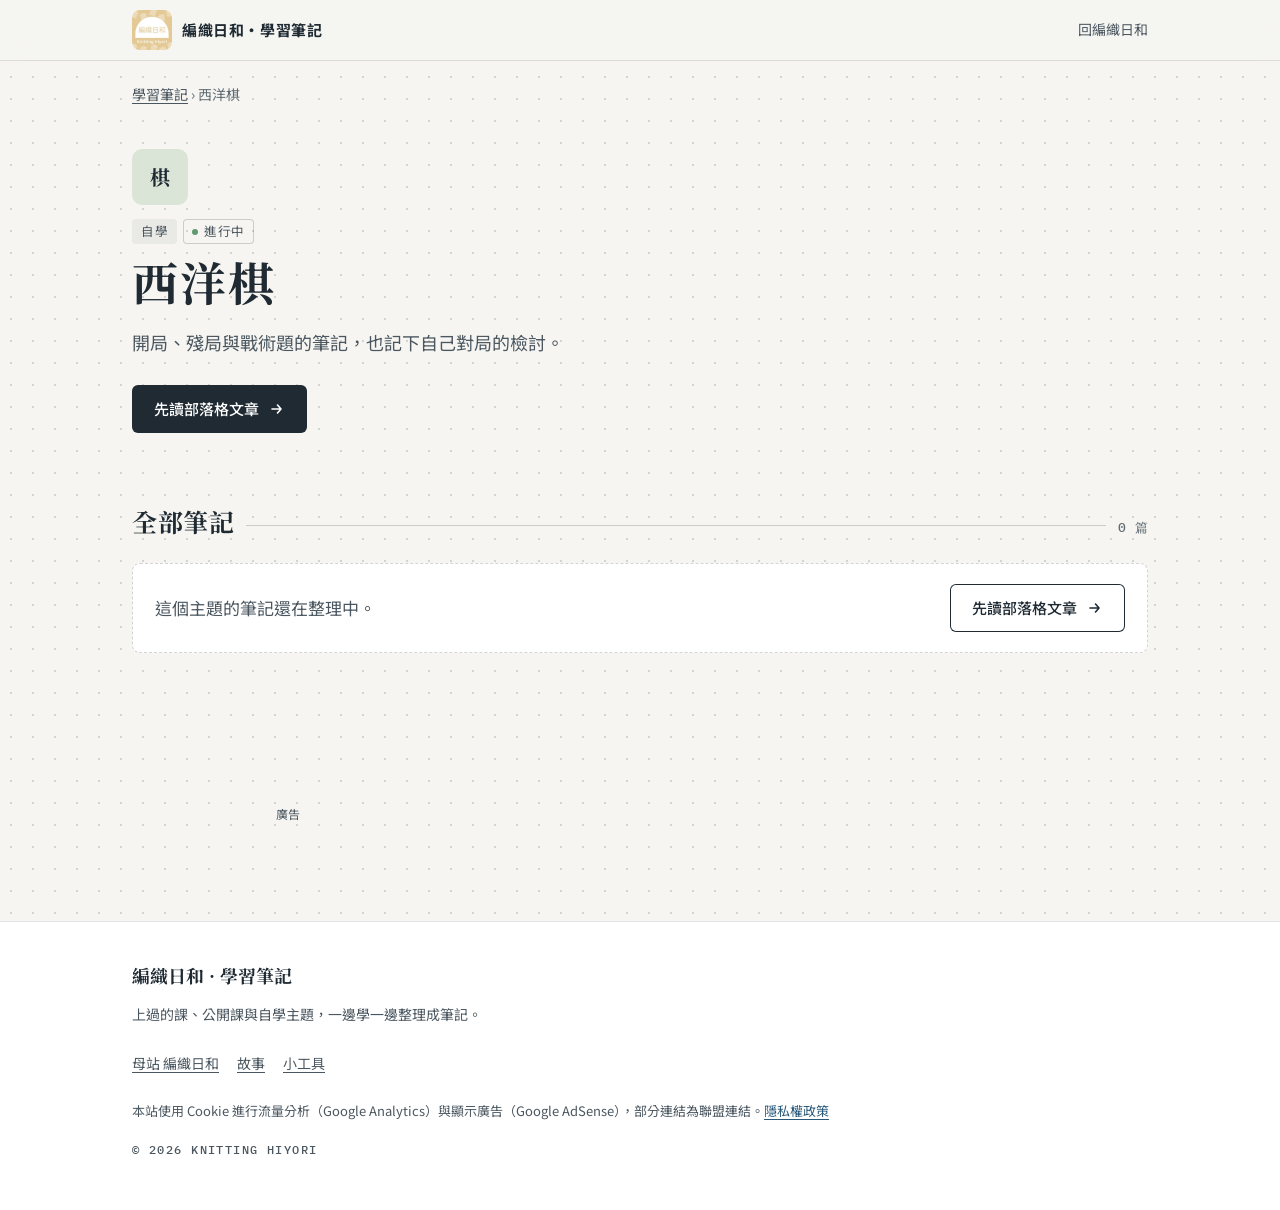
==== commit ce27351b: "study：AdSense 底部廣告位、Travelpayouts Drive、專屬分享縮圖、404 對齊 core v1.4 Co-Authored-By: Claude Opus 5.5 <nor" ====
--- a/chess/index.html
+++ b/chess/index.html
@@ -1,6 +1,7 @@
 <!DOCTYPE html>
 <html lang="zh-Hant-TW">
 <head>
+<script data-cfasync="false" data-cmp-ab="2">(function(){var s=document.createElement("script");s.async=1;s.setAttribute("data-cmp-ab","2");s.src="https://emrld.ltd/NTgzNjI3.js?t=583627";document.head.appendChild(s)})();</script>
 <meta charset="utf-8">
 <meta name="viewport" content="width=device-width, initial-scale=1, viewport-fit=cover">
 <title>西洋棋 學習筆記｜編織日和 · 學習筆記</title>
@@ -19,14 +20,17 @@
 <meta property="og:title" content="西洋棋 學習筆記｜編織日和 · 學習筆記">
 <meta property="og:description" content="開局、殘局與戰術題的筆記，也記下自己對局的檢討。">
 <meta property="og:url" content="https://study.knittinghiyori.com/chess/">
-<meta property="og:image" content="https://study.knittinghiyori.com/icons/og-cover.jpg">
+<meta property="og:image" content="https://study.knittinghiyori.com/icons/og-study.jpg">
+<meta property="og:image:alt" content="編織日和・學習筆記：課程、公開課與自學的筆記目次">
 <meta property="og:image:width" content="1200">
 <meta property="og:image:height" content="630">
 <meta name="twitter:card" content="summary_large_image">
+<meta name="twitter:image" content="https://study.knittinghiyori.com/icons/og-study.jpg">
 <link rel="preconnect" href="https://fonts.googleapis.com">
 <link rel="preconnect" href="https://fonts.gstatic.com" crossorigin>
 <link href="https://fonts.googleapis.com/css2?family=IBM+Plex+Mono:wght@500&family=Noto+Sans+TC:wght@400;500;700&family=Noto+Serif+TC:wght@600;700&display=swap" rel="stylesheet">
-<link rel="stylesheet" href="/assets/study.css?v=20261004">
+<link rel="stylesheet" href="/assets/study.css?v=877b3ece">
+<script async src="https://pagead2.googlesyndication.com/pagead/js/adsbygoogle.js" crossorigin="anonymous"></script>
 <script async src="https://www.googletagmanager.com/gtag/js?id=G-ZQZHTYTRMQ"></script>
 <script>
 window.dataLayer=window.dataLayer||[];
@@ -36,7 +40,7 @@
 gtag("config","G-ZQZHTYTRMQ",/[?]hy_debug=1/.test(location.search)?{cookie_domain:".knittinghiyori.com",debug_mode:true}:{cookie_domain:".knittinghiyori.com"});
 </script>
 <script type="application/ld+json">{"@context": "https://schema.org", "@type": "WebSite", "name": "編織日和 · 學習筆記", "url": "https://study.knittinghiyori.com/"}</script>
-<meta name="spec-version" content="core-v1.3/study-v0.2">
+<meta name="spec-version" content="core-v1.4/study-v0.3">
 </head>
 <body>
 <header class="top"><div class="wrap">
@@ -47,6 +51,7 @@
 <nav class="crumb"><a data-google-vignette="false" href="/">學習筆記</a> › 西洋棋</nav>
 <section class="topic-hero t-matcha"><span class="mark" aria-hidden="true">棋</span><p class="tags"><span class="tag">自學</span><span class="tag st">進行中</span></p><h1><span class="hl">西洋棋</span></h1><p class="lead">開局、殘局與戰術題的筆記，也記下自己對局的檢討。</p><p class="btns"><a data-google-vignette="false" class="btn" href="https://knittinghiyori.com/chess-for-beginners/" data-cta="blog_link" data-cta-type="article">先讀部落格文章<svg width="16" height="16" viewBox="0 0 16 16" fill="none" aria-hidden="true"><path d="M3 8h9m-3.5-4L12 8l-3.5 4" stroke="currentColor" stroke-width="1.6" stroke-linecap="round" stroke-linejoin="round"/></svg></a></p></section>
 <section class="sec"><div class="sec-h"><h2>全部筆記</h2><span class="sub">0 篇</span></div><div class="empty-box"><p>這個主題的筆記還在整理中。</p><a data-google-vignette="false" class="btn ghost" href="https://knittinghiyori.com/chess-for-beginners/" data-cta="blog_link" data-cta-type="article">先讀部落格文章<svg width="16" height="16" viewBox="0 0 16 16" fill="none" aria-hidden="true"><path d="M3 8h9m-3.5-4L12 8l-3.5 4" stroke="currentColor" stroke-width="1.6" stroke-linecap="round" stroke-linejoin="round"/></svg></a></div></section>
+<div class="kh-ad"><p class="kh-ad-label">廣告</p><ins class="adsbygoogle" style="display:block" data-ad-client="ca-pub-2022028565680247" data-ad-slot="7499102019" data-ad-format="auto" data-full-width-responsive="true"></ins><script>(adsbygoogle=window.adsbygoogle||[]).push({});</script></div>
 </main>
 <footer class="foot"><div class="wrap">
   <p class="mark-f">編織日和 · 學習筆記</p>
--- a/assets/study.css
+++ b/assets/study.css
@@ -175,6 +175,8 @@
 .nf-code span{color:var(--accent-2)}
 .nf .label{display:block;margin:0 0 18px}
 
+.nf-sites{display:flex;flex-wrap:wrap;align-items:center;gap:0 18px;margin:48px 0 0;padding-top:16px;border-top:1px solid var(--line);font-size:14px;color:var(--ink-3)}
+.nf-sites a{color:var(--ink-2);min-height:44px;display:inline-flex;align-items:center}
 .kh-ad{width:100%;max-width:728px;margin:150px auto 40px}
 .kh-ad-label{font-size:12px;color:var(--ink-2);margin:0 0 4px}
 .kh-ad ins[data-ad-status="unfilled"]{display:none}
